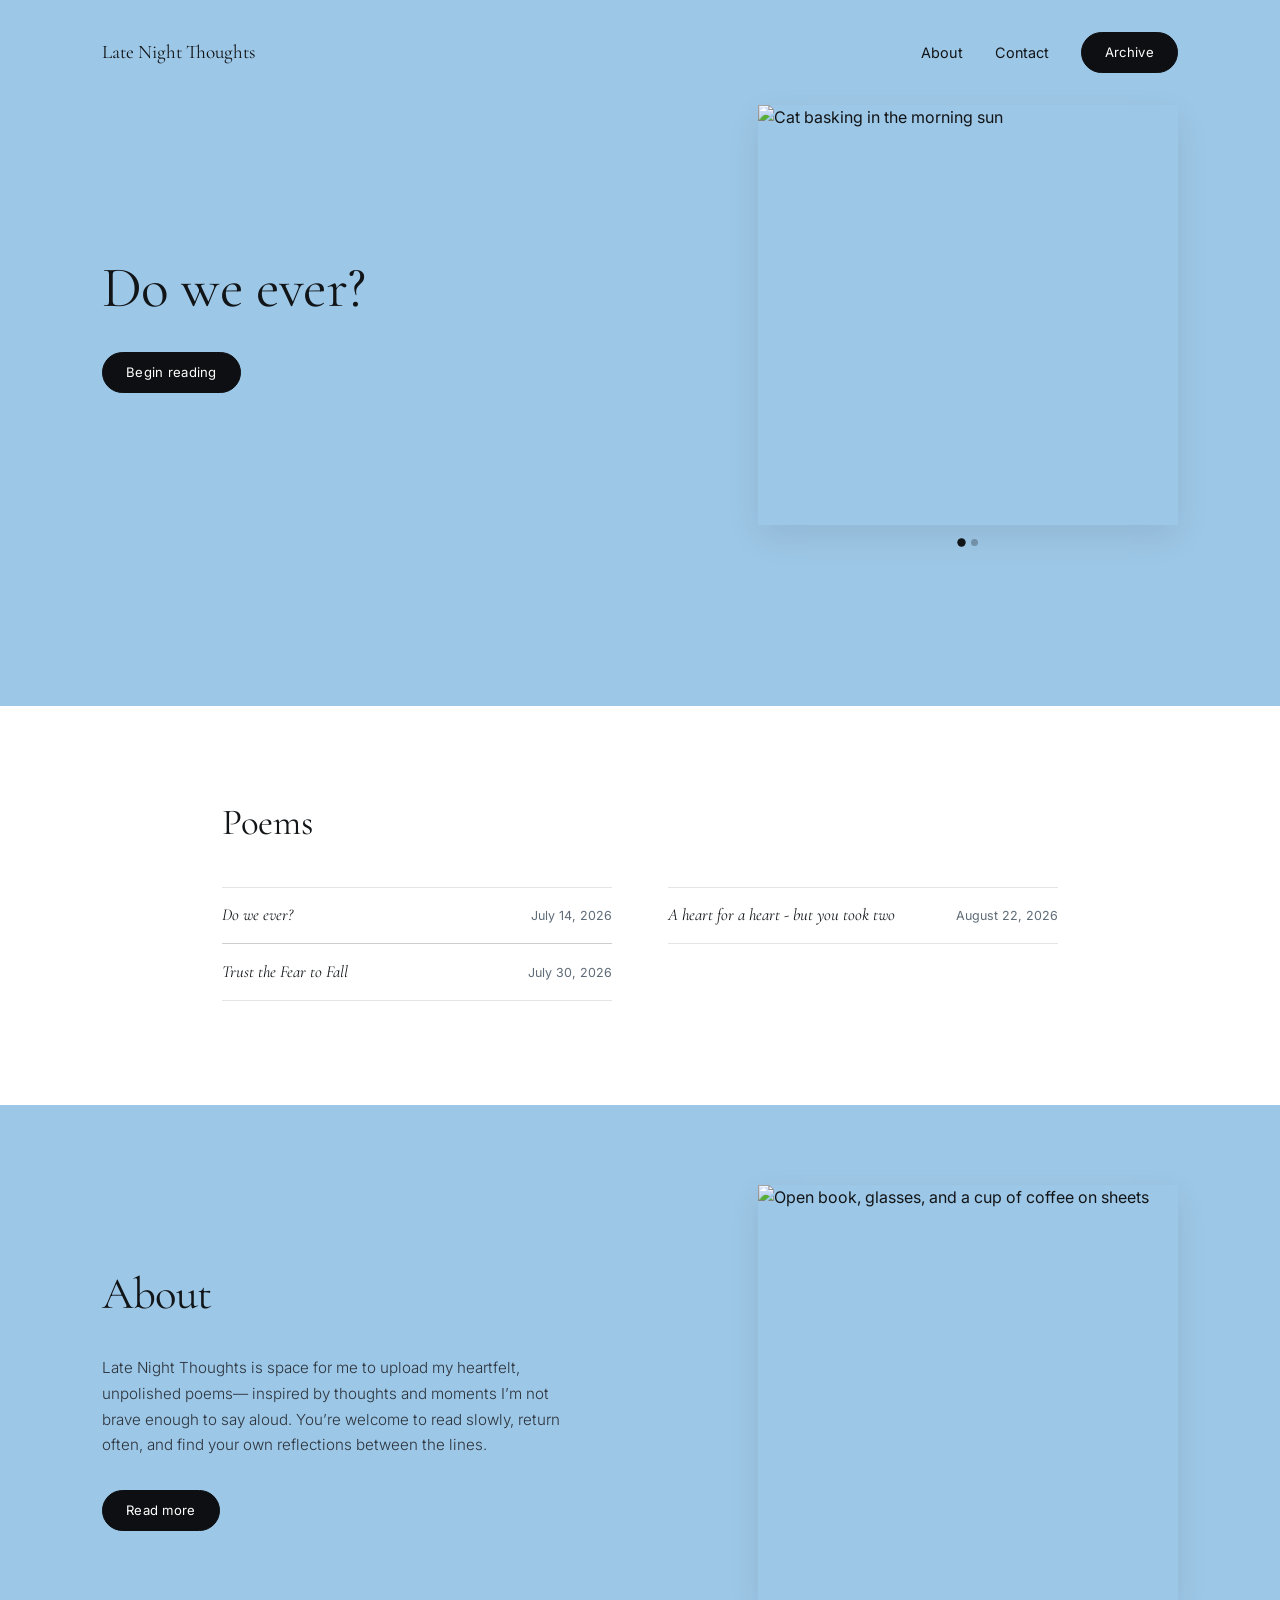
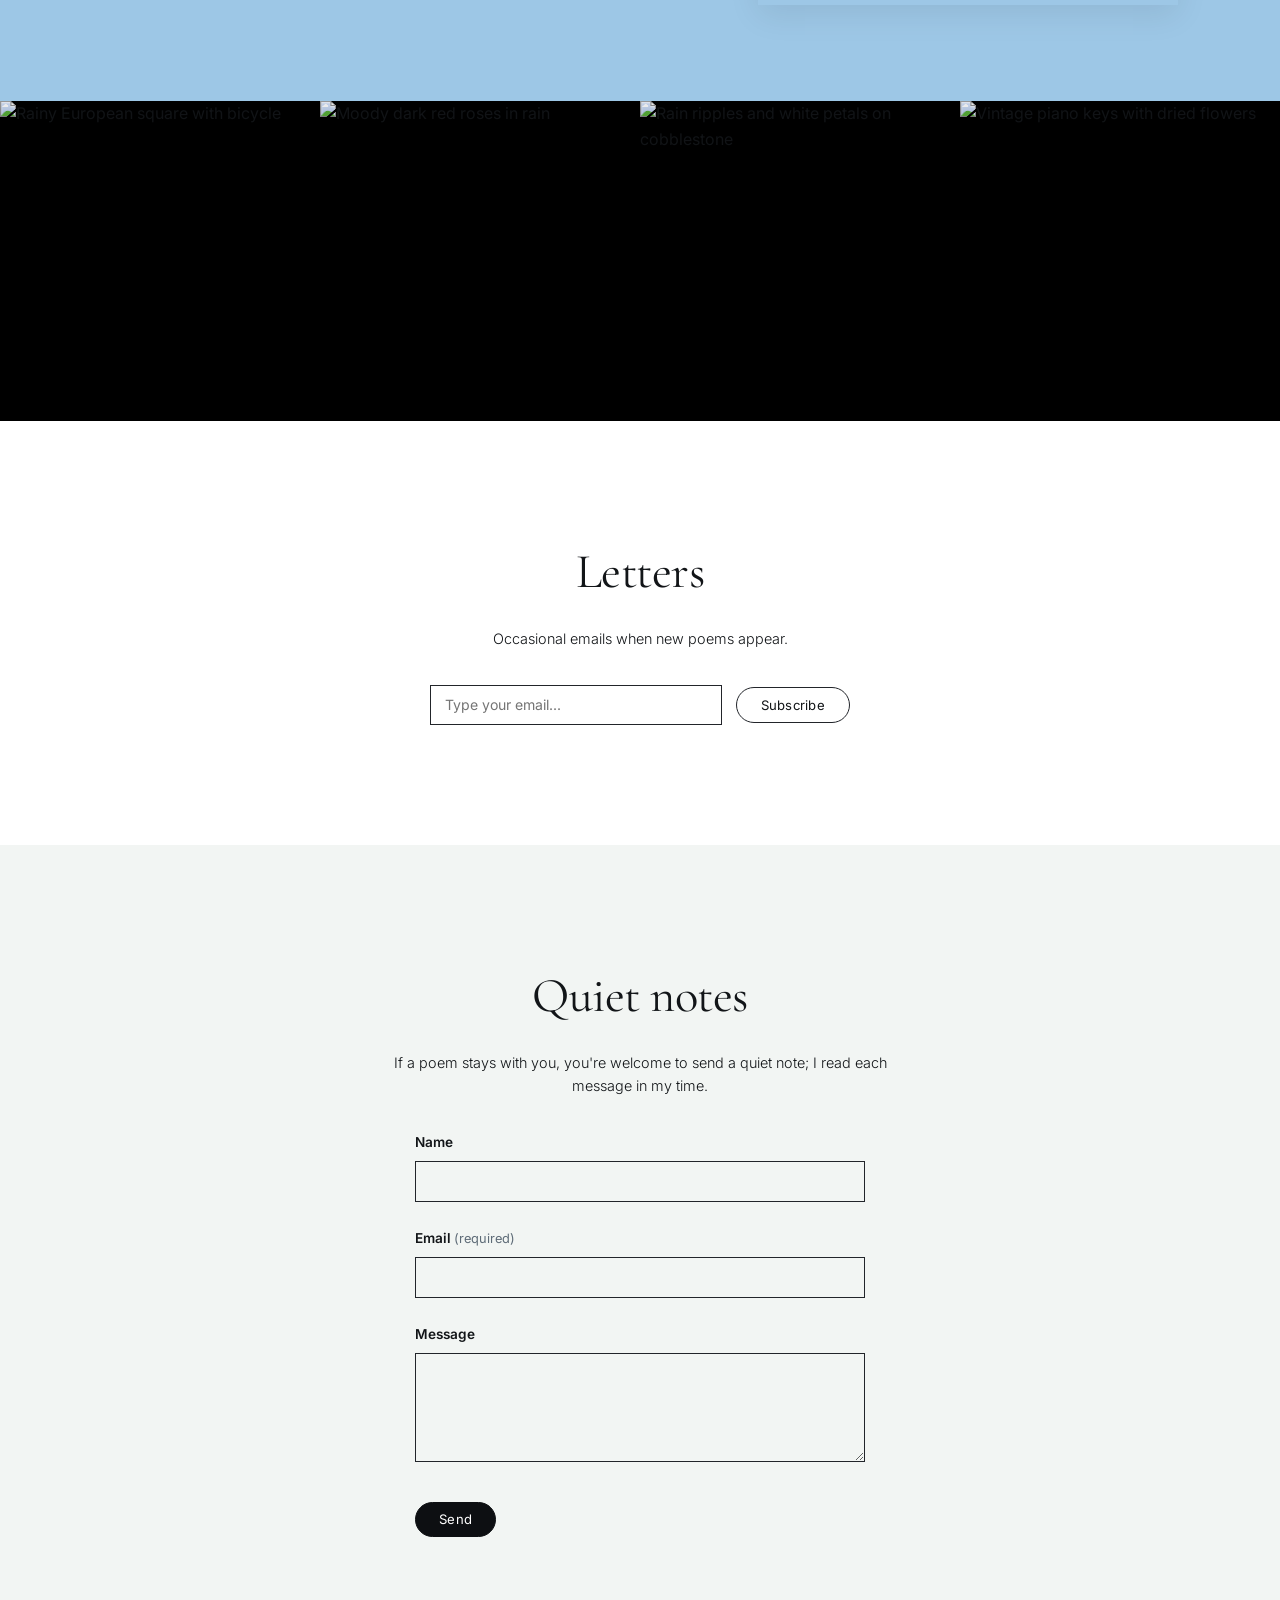
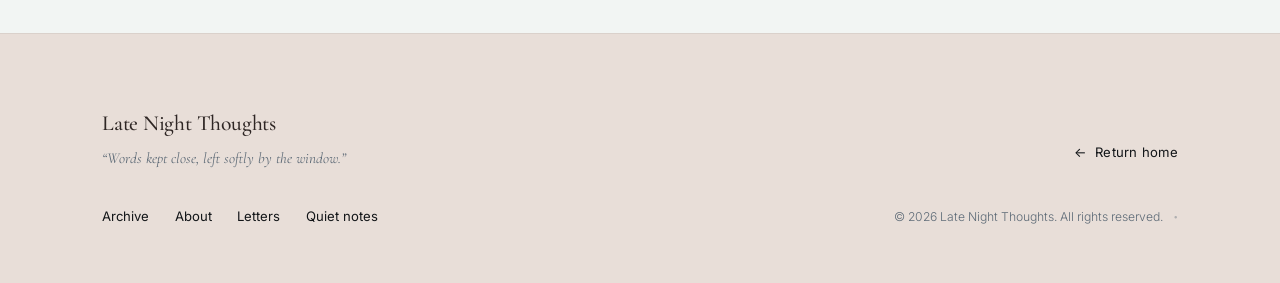
==== index.html @ 586f8940 "First Commit" ====
<!DOCTYPE html>
<html lang="en">
<head>
  <meta charset="UTF-8" />
  <meta name="viewport" content="width=device-width, initial-scale=1.0" />
  <title>Late Night Thoughts</title>
  <link rel="stylesheet" href="mystyle.css" />
  <!-- Google Fonts -->
  <link rel="preconnect" href="https://fonts.googleapis.com">
  <link rel="preconnect" href="https://fonts.gstatic.com" crossorigin>
  <link href="https://fonts.googleapis.com/css2?family=Cormorant+Garamond:ital,wght@0,300;0,400;0,500;1,400&family=Inter:wght@300;400;500&display=swap" rel="stylesheet">
</head>
<body>

  <!-- Top Blue Section: Header & Hero -->
  <div class="sky-section">
    <header class="header container">
  <!-- Left Side -->
  <a href="#" class="brand-name">Late Night Thoughts</a>

  <!-- Right Side -->
  <nav class="nav-links">
    <a href="about.html" class="nav-link">About</a>
    <a href="contact.html" class="nav-link">Contact</a>
    <a href="archive.html" class="btn btn-pill">Archive</a>
  </nav>
</header>

<main class="hero container">
      <div class="hero-text">
        <h1 class="serif-heading">Do we ever?</h1>
        <a href="doWeEver.html" class="btn btn-pill">Begin reading</a>
      </div>
<div class="hero-media">
        <div class="image-wrapper carousel-container">
          <!-- Slide 1 (active by default) -->
          <img 
            class="slide active"
            src="https://images.unsplash.com/photo-1514888286974-6c03e2ca1dba?q=80&w=1000&auto=format&fit=crop" 
            alt="Cat basking in the morning sun" 
          />
          <!-- Slide 2 -->
          <img 
            class="slide"
            src="https://images.unsplash.com/photo-1548802673-380ab8ebc7b7?q=80&w=1000&auto=format&fit=crop" 
            alt="Gentle cat resting in warm light" 
          />

          <!-- Previous and Next Navigation Arrows -->
          <button class="slider-btn prev-btn" aria-label="Previous image">&#10094;</button>
          <button class="slider-btn next-btn" aria-label="Next image">&#10095;</button>
        </div>

        <!-- Dot Indicators -->
        <div class="dots-indicator">
          <button class="dot active" data-index="0" aria-label="Slide 1"></button>
          <button class="dot" data-index="1" aria-label="Slide 2"></button>
        </div>
      </div>
      </div>
    </main>

  <!-- Poems Section (White Background) -->
  <section id="poems" class="poems-section">
    <div class="container-narrow">
      <h2 class="serif-heading section-title">Poems</h2>

      <div class="poems-grid">
        <!-- Left Column -->
        <div class="poem-column">
          <div class="poem-item">
            <a href="doWeEver.html" class="poem-title">Do we ever?</a>
            <span class="poem-date">July 14, 2026</span>
          </div>
          <div class="poem-item">
            <a href="trustTheFearToFall.html" class="poem-title">Trust the Fear to Fall</a>
            <span class="poem-date">July 30, 2026</span>
          </div>
        </div>

        <!-- Right Column -->
        <div class="poem-column">
          <div class="poem-item">
            <a href="Heart4Heart.html" class="poem-title">A heart for a heart - but you took two</a>
            <span class="poem-date">August 22, 2026</span>
          </div>

        </div>
      </div>
    </div>
  </section>

  <!-- About Section (Blue Background) -->
<!-- About Section (Side-by-Side) -->
  <section id="about" class="sky-section about-section">
    <div class="container about-container">
      <div class="about-text">
        <h2 class="serif-heading">About</h2>
        <p class="about-description">
Late Night Thoughts is space for me to upload my heartfelt, unpolished poems— inspired by thoughts and moments I’m not brave enough to say aloud. You’re welcome to read slowly, return often, and find your own reflections between the lines.
        </p>
        <a href="about.html" class="btn btn-pill">Read more</a>
      </div>

      <div class="about-media">
        <div class="image-wrapper">
          <img 
            src="https://images.unsplash.com/photo-1544716278-ca5e3f4abd8c?q=80&w=1000&auto=format&fit=crop" 
            alt="Open book, glasses, and a cup of coffee on sheets" 
          />
        </div>
      </div>
    </div>
  </section>

  <!-- 4-Photo Collage Banner -->
  <section class="photo-banner" aria-label="Photo gallery">
    <div class="photo-item">
      <img 
        src="https://images.unsplash.com/photo-1513584684374-8bab748fbf90?q=80&w=800&auto=format&fit=crop" 
        alt="Rainy European square with bicycle" 
      />
    </div>
    <div class="photo-item">
      <img 
        src="https://images.unsplash.com/photo-1518709268805-4e9042af9f23?q=80&w=800&auto=format&fit=crop" 
        alt="Moody dark red roses in rain" 
      />
    </div>
    <div class="photo-item">
      <img 
        src="https://images.unsplash.com/photo-1515694346937-94d85e41e6f0?q=80&w=800&auto=format&fit=crop" 
        alt="Rain ripples and white petals on cobblestone" 
      />
    </div>
    <div class="photo-item">
      <img 
        src="https://images.unsplash.com/photo-1520523839898-50712825e3a7?q=80&w=800&auto=format&fit=crop" 
        alt="Vintage piano keys with dried flowers" 
      />
    </div>
  </section>

  <!-- Letters (Newsletter) Section -->
  <section id="letters" class="letters-section">
    <div class="container-center">
      <h2 class="serif-heading center-heading">Letters</h2>
      <p class="center-subtext">Occasional emails when new poems appear.</p>
      
      <form class="letters-form" onsubmit="event.preventDefault();">
        <input 
          type="email" 
          placeholder="Type your email..." 
          required 
          class="text-input letters-input"
        />
        <button type="submit" class="btn btn-pill-outline">Subscribe</button>
      </form>
    </div>
  </section>

  <!-- Quiet Notes (Contact Form) Section -->
  <section id="contact" class="notes-section">
    <div class="container-center">
      <h2 class="serif-heading center-heading">Quiet notes</h2>
      <p class="center-subtext">
        If a poem stays with you, you're welcome to send a quiet note; I read each message in my time.
      </p>

      <form class="notes-form" onsubmit="event.preventDefault();">
        <div class="form-group">
          <label for="name">Name</label>
          <input type="text" id="name" class="text-input form-field" />
        </div>

        <div class="form-group">
          <label for="email">Email <span class="label-sub">(required)</span></label>
          <input type="email" id="email" required class="text-input form-field" />
        </div>

        <div class="form-group">
          <label for="message">Message</label>
          <textarea id="message" rows="5" class="text-input form-field textarea-field"></textarea>
        </div>

        <button type="submit" class="btn btn-pill submit-btn">Send</button>
      </form>
    </div>
  </section>

<!-- Editorial Vibe Footer -->
  <footer class="site-footer">
    <div class="container footer-container">
      
      <!-- Top Row: Brand & Back to Top -->

 <!-- Top Row: Brand & Return to Home Page -->
      <div class="footer-top">
        <div class="footer-brand">
          <span class="footer-title serif-heading">Late Night Thoughts</span>
          <p class="footer-quote"><em>“Words kept close, left softly by the window.”</em></p>
        </div>

        <!-- Changed link to return to the home page -->
        <a href="index.html" class="return-link" aria-label="Return to home page">
          <span class="arrow-left">&larr;</span>
          <span>Return home</span>
        </a>
      </div>

      <!-- Bottom Row: Navigation Links & Colophon / Copyright -->
      <div class="footer-bottom">
        <nav class="footer-nav">
          <a href="archive.html">Archive</a>
          <a href="#about">About</a>
          <a href="#letters">Letters</a>
          <a href="#contact">Quiet notes</a>

        </nav>

        <div class="footer-meta">
          <span>&copy; <span id="year"></span> Late Night Thoughts. All rights reserved.</span>
          <span class="meta-separator">&bull;</span>
        </div>
      </div>

    </div>
  </footer>


<script>
const slides = document.querySelectorAll('.slide');
const dots = document.querySelectorAll('.dot');
const prevBtn = document.querySelector('.prev-btn');
const nextBtn = document.querySelector('.next-btn');

let currentIndex = 0;

function showSlide(index) {
  if (index >= slides.length) {
    currentIndex = 0;
  } else if (index < 0) {
    currentIndex = slides.length - 1;
  } else {
    currentIndex = index;
  }

  slides.forEach((slide, i) => {
    slide.classList.toggle('active', i === currentIndex);
  });

  dots.forEach((dot, i) => {
    dot.classList.toggle('active', i === currentIndex);
  });
}

// Previous and Next button listeners
prevBtn.addEventListener('click', () => {
  showSlide(currentIndex - 1);
});

nextBtn.addEventListener('click', () => {
  showSlide(currentIndex + 1);
});

// Dot click listeners
dots.forEach((dot) => {
  dot.addEventListener('click', (e) => {
    const targetIndex = parseInt(e.target.dataset.index, 10);
    showSlide(targetIndex);
  });
});
// Dynamic Copyright Year
const yearSpan = document.getElementById('year');
if (yearSpan) {
  yearSpan.textContent = new Date().getFullYear();
}

// Smooth Back to Top
const backToTopBtn = document.getElementById('backToTopBtn');
if (backToTopBtn) {
  backToTopBtn.addEventListener('click', () => {
    window.scrollTo({
      top: 0,
      behavior: 'smooth'
    });
  });
}
  </script>
</body>
</html>
---- mystyle.css ----
/* --- Global Resets & Variables --- */
:root {
  --sky-blue: #9dc7e6;
  --bg-sage: #f2f5f3;
  --white: #ffffff;
  --text-dark: #111417;
  --text-muted: #5e6b77;
  --border-light: rgba(0, 0, 0, 0.15);
  --input-border: #22252a;
  --font-serif: 'Cormorant Garamond', Georgia, serif;
  --font-sans: 'Inter', -apple-system, BlinkMacSystemFont, sans-serif;
}

* {
  margin: 0;
  padding: 0;
  box-sizing: border-box;
}

body {
  font-family: var(--font-sans);
  color: var(--text-dark);
  background-color: var(--sky-blue);
  line-height: 1.6;
  -webkit-font-smoothing: antialiased;
}

/* --- Layout Containers --- */
.container {
  max-width: 1120px;
  margin: 0 auto;
  padding: 0 2rem;
}

.container-narrow {
  max-width: 900px;
  margin: 0 auto;
  padding: 0 2rem;
}

.container-center {
  max-width: 600px;
  margin: 0 auto;
  padding: 0 2rem;
  text-align: center;
}

/* --- Typography --- */
.serif-heading {
  font-family: var(--font-serif);
  font-weight: 400;
  letter-spacing: -0.01em;
}

/* --- Common Buttons --- */
.btn {
  display: inline-block;
  text-decoration: none;
  font-size: 0.82rem;
  letter-spacing: 0.02em;
  transition: all 0.2s ease;
  cursor: pointer;
  border-radius: 9999px;
  font-family: var(--font-sans);
}

.btn-pill {
  background-color: #0d0f12;
  color: #ffffff;
  padding: 0.55rem 1.45rem;
  border: 1px solid #0d0f12;
}

.btn-pill:hover {
  background-color: #2b313a;
  border-color: #2b313a;
}

.btn-pill-outline {
  background: transparent;
  color: var(--text-dark);
  padding: 0.55rem 1.5rem;
  border: 1px solid var(--input-border);
}

.btn-pill-outline:hover {
  background-color: var(--text-dark);
  color: var(--white);
}

/* --- Common Input Styles --- */
.text-input {
  border: 1px solid var(--input-border);
  background: transparent;
  font-family: var(--font-sans);
  font-size: 0.88rem;
  color: var(--text-dark);
  outline: none;
  border-radius: 0;
}

.text-input:focus {
  border-color: #000;
  box-shadow: 0 0 0 1px #000;
}

/* --- Sky Blue Sections (Hero & About) --- */
.sky-section {
  background-color: var(--sky-blue);
  width: 100%;
}

/* --- Header --- */
/* Pushes the title to the far left and the nav items to the far right */
.header {
  display: flex;
  justify-content: space-between; /* Creates the big gap between brand and menu */
  align-items: center;
  width: 100%;
  padding-top: 2rem;
  padding-bottom: 2rem;
}

/* Spaces out About, Contact, and Archive on the right */
.nav-links {
  display: flex;
  align-items: center;
  gap: 2rem; /* Gap between About, Contact, and Archive */
  margin-left: auto; /* Fallback insurance to push links to the right */
}

.brand-name {
  font-family: var(--font-serif);
  font-size: 1.15rem;
  color: var(--text-dark);
  text-decoration: none;
}

.nav-link {
  text-decoration: none;
  color: var(--text-dark);
  font-size: 0.9rem;
}


.nav-link {
  text-decoration: none;
  color: var(--text-dark);
  font-size: 0.85rem;
  transition: opacity 0.2s;
}

.nav-link:hover {
  opacity: 0.65;
}

/* --- Hero Section --- */
/* --- Hero Section (Side-by-Side: Title next to Carousel) --- */
.hero {
  display: flex;
  flex-direction: row;
  align-items: center;
  justify-content: space-between;
  padding-top: 4.5rem;
  padding-bottom: 6.5rem;
  gap: 3.5rem;
}

.hero-text {
  flex: 1;
  max-width: 480px;
}

.hero-text h1 {
  font-size: clamp(2.8rem, 4.5vw, 4.2rem);
  line-height: 1.1;
  margin-bottom: 2rem;
  letter-spacing: -0.01em;
}

.hero-media {
  flex: 1;
  display: flex;
  flex-direction: column;
  align-items: flex-end; /* Aligns carousel smoothly to the right column */
}

.hero-media .image-wrapper {
  width: 100%;
  max-width: 420px;
  aspect-ratio: 1 / 1;
  overflow: hidden;
  box-shadow: 0 12px 32px rgba(0, 0, 0, 0.08);
}

.hero-media .dots-indicator {
  display: flex;
  justify-content: center;
  width: 100%;
  max-width: 420px;
  gap: 6px;
  margin-top: 14px;
}

/* Only stack when the screen is very narrow (mobile phones) */
@media (max-width: 680px) {
  .hero {
    flex-direction: column;
    align-items: flex-start;
    gap: 2.5rem;
    padding-top: 2rem;
    padding-bottom: 4rem;
  }

  .hero-media {
    width: 100%;
    align-items: center;
  }

  .hero-media .image-wrapper,
  .hero-media .dots-indicator {
    max-width: 100%;
  }
}

.image-wrapper {
  width: 100%;
  max-width: 440px;
  aspect-ratio: 1 / 1;
  overflow: hidden;
  box-shadow: 0 12px 32px rgba(0, 0, 0, 0.08);
}

.image-wrapper img {
  width: 100%;
  height: 100%;
  object-fit: cover;
  display: block;
}

.dots-indicator {
  display: flex;
  gap: 6px;
  margin-top: 14px;
}

.dot {
  width: 6px;
  height: 6px;
  border-radius: 50%;
  background-color: rgba(0, 0, 0, 0.25);
  cursor: pointer;
}

.dot.active {
  background-color: var(--text-dark);
}

/* --- Poems Section --- */
.poems-section {
  background-color: var(--white);
  padding: 5.5rem 0 6.5rem;
}

.section-title {
  font-size: 2.3rem;
  margin-bottom: 2.2rem;
}

.poems-grid {
  display: grid;
  grid-template-columns: 1fr 1fr;
  column-gap: 3.5rem;
}

.poem-item {
  display: flex;
  justify-content: space-between;
  align-items: baseline;
  padding: 0.9rem 0;
  border-bottom: 1px solid var(--border-light);
  border-top: 1px solid var(--border-light);
  margin-top: -1px;
}

.poem-title {
  font-family: var(--font-serif);
  font-size: 1.05rem;
  color: var(--text-dark);
  text-decoration: none;
  font-style: italic;
  transition: color 0.2s;
}

.poem-title:hover {
  color: #666;
}

.poem-date {
  font-size: 0.78rem;
  color: var(--text-muted);
}

/* --- About Section --- */
/* --- About Section (Side by Side) --- */
.about-section {
  padding: 5rem 0 6rem;
}

.about-container {
  display: flex;
  flex-direction: row;
  align-items: center;
  justify-content: space-between;
  gap: 4rem;
}

.about-text {
  flex: 1;
  max-width: 480px;
}

.about-text h2 {
  font-size: clamp(2.4rem, 3.5vw, 3.2rem);
  margin-bottom: 1.5rem;
}

.about-description {
  font-size: 0.95rem;
  color: #2b333c;
  line-height: 1.7;
  margin-bottom: 2rem;
  font-weight: 300;
}

.about-media {
  flex: 1;
  display: flex;
  justify-content: flex-end;
}

.about-media .image-wrapper {
  width: 100%;
  max-width: 420px;
  aspect-ratio: 1 / 1;
  overflow: hidden;
  box-shadow: 0 10px 30px rgba(0, 0, 0, 0.08);
}

.about-media .image-wrapper img {
  width: 100%;
  height: 100%;
  object-fit: cover;
  display: block;
}

/* Maintain side-by-side on typical laptop/tablet sizes; only stack on narrow phones */
@media (max-width: 680px) {
  .about-container {
    flex-direction: column;
    align-items: flex-start;
    gap: 2.5rem;
  }

  .about-media {
    width: 100%;
    justify-content: center;
  }

  .about-media .image-wrapper {
    max-width: 100%;
  }
}

/* --- 4-Photo Collage Banner --- */
.photo-banner {
  display: grid;
  grid-template-columns: repeat(4, 1fr);
  width: 100%;
  overflow: hidden;
  background-color: #000;
}

.photo-item {
  width: 100%;
  aspect-ratio: 1 / 1;
  overflow: hidden;
}

.photo-item img {
  width: 100%;
  height: 100%;
  object-fit: cover;
  display: block;
  transition: transform 0.4s ease, filter 0.3s ease;
  filter: brightness(0.92);
}

.photo-item img:hover {
  transform: scale(1.03);
  filter: brightness(1);
}

/* --- Letters (Newsletter) Section --- */
.letters-section {
  background-color: var(--white);
  padding: 7rem 0 7.5rem;
}

.center-heading {
  font-size: clamp(2.6rem, 3.8vw, 3.5rem);
  font-weight: 400;
  margin-bottom: 1rem;
}

.center-subtext {
  font-size: 0.9rem;
  color: var(--text-dark);
  margin-bottom: 2.2rem;
  font-weight: 300;
}

.letters-form {
  display: flex;
  justify-content: center;
  align-items: center;
  gap: 0.85rem;
  max-width: 420px;
  margin: 0 auto;
}

.letters-input {
  flex: 1;
  padding: 0.65rem 0.85rem;
}

/* --- Quiet Notes (Contact) Section --- */
.notes-section {
  background-color: var(--bg-sage);
  padding: 7rem 0 6rem;
}

.notes-form {
  text-align: left;
  max-width: 450px;
  margin: 0 auto;
}

.form-group {
  margin-bottom: 1.6rem;
}

.form-group label {
  display: block;
  font-size: 0.85rem;
  font-weight: 600;
  margin-bottom: 0.45rem;
  color: var(--text-dark);
}

.label-sub {
  font-weight: 400;
  color: var(--text-muted);
  font-size: 0.8rem;
}

.form-field {
  width: 100%;
  padding: 0.7rem 0.8rem;
}

.textarea-field {
  resize: vertical;
  min-height: 100px;
}

.submit-btn {
  padding: 0.6rem 2.2rem;
  margin-top: 0.4rem;
}

/* --- Footer --- */
.footer {
  background-color: var(--bg-sage);
  text-align: center;
  padding: 2.5rem 0 3.5rem;
}

.cross-icon {
  font-size: 1.4rem;
  font-weight: 300;
  color: rgba(0, 0, 0, 0.4);
}

/* --- Responsive Breakpoints --- */
@media (max-width: 768px) {
  .hero,
  .about-container {
    grid-template-columns: 1fr;
    gap: 2.5rem;
    padding-top: 2rem;
    padding-bottom: 4rem;
  }

  .poems-grid {
    grid-template-columns: 1fr;
  }

  .photo-banner {
    grid-template-columns: repeat(2, 1fr);
  }

  .letters-form {
    flex-direction: column;
    width: 100%;
  }

  .letters-input,
  .letters-form .btn {
    width: 100%;
  }
}

@media (max-width: 480px) {
  .photo-banner {
    grid-template-columns: 1fr;
  }
}

/* --- Hero Slider Styles --- */
.carousel-container {
  position: relative;
}

.carousel-container .slide {
  position: absolute;
  top: 0;
  left: 0;
  width: 100%;
  height: 100%;
  object-fit: cover;
  opacity: 0;
  transition: opacity 0.4s ease-in-out;
  pointer-events: none;
}

.carousel-container .slide.active {
  position: relative;
  opacity: 1;
  pointer-events: auto;
}

/* Arrow Button */
/* Slider Navigation Buttons (Hidden by default, visible on hover) */
.slider-btn {
  position: absolute;
  top: 50%;
  transform: translateY(-50%);
  background: rgba(0, 0, 0, 0.45);
  color: #fff;
  border: none;
  width: 34px;
  height: 34px;
  border-radius: 50%;
  cursor: pointer;
  display: flex;
  align-items: center;
  justify-content: center;
  font-size: 13px;
  z-index: 5;
  opacity: 0;
  pointer-events: none;
  transition: opacity 0.25s ease, background-color 0.2s ease, transform 0.15s ease;
}

/* Position Left and Right */
.prev-btn {
  left: 14px;
}

.next-btn {
  right: 14px;
}

/* Reveal buttons when hovering over the carousel container */
.carousel-container:hover .slider-btn {
  opacity: 1;
  pointer-events: auto;
}

.slider-btn:hover {
  background: rgba(0, 0, 0, 0.75);
  transform: translateY(-50%) scale(1.08);
}

.slider-btn:hover {
  background: rgba(0, 0, 0, 0.65);
  transform: translateY(-50%) scale(1.08);
}

/* Reset dot button defaults */
.dot {
  border: none;
  padding: 0;
  cursor: pointer;
  width: 7px;
  height: 7px;
  border-radius: 50%;
  background-color: rgba(0, 0, 0, 0.25);
  transition: background-color 0.2s ease, transform 0.2s ease;
}

.dot.active {
  background-color: var(--text-dark);
  transform: scale(1.2);
}
/* --- Editorial Matching Footer --- */
.site-footer {
  background-color: #e8ded8; /* Gentle blush stone */
  border-top: 1px solid rgba(0, 0, 0, 0.06);
  padding: 4.5rem 0 3.5rem;
  color: #2e2624;
  font-size: 0.84rem;
}

.footer-quote,
.footer-meta {
  color: #786a64;
}

.footer-container {
  display: flex;
  flex-direction: column;
  gap: 2.2rem;
}

.footer-top {
  display: flex;
  justify-content: space-between;
  align-items: flex-end;
}

.footer-brand .footer-title {
  display: block;
  font-size: 1.35rem;
  font-weight: 500;
  margin-bottom: 0.35rem;
  letter-spacing: -0.01em;
}

.footer-quote {
  font-family: var(--font-serif);
  color: var(--text-muted);
  font-size: 0.95rem;
}


/* Minimal Return to Poems Link */
.return-link {
  text-decoration: none;
  font-family: var(--font-sans);
  font-size: 0.82rem;
  letter-spacing: 0.02em;
  color: #121518;
  display: inline-flex;
  align-items: center;
  gap: 0.5rem;
  padding: 0.4rem 0;
  border-bottom: 1px solid transparent;
  transition: all 0.2s ease;
}

.return-link .arrow-left {
  transition: transform 0.2s ease;
}

.return-link:hover {
  color: #000;
  border-bottom-color: currentColor;
}

.return-link:hover .arrow-left {
  transform: translateX(-3px); /* Subtle hover nudge to the left */
}

.footer-divider {
  width: 100%;
  height: 1px;
  background-color: rgba(0, 0, 0, 0.07);
}

/* Footer Bottom: Links & Meta */
.footer-bottom {
  display: flex;
  justify-content: space-between;
  align-items: center;
  flex-wrap: wrap;
  gap: 1.5rem;
}

.footer-nav {
  display: flex;
  gap: 1.6rem;
  flex-wrap: wrap;
}

.footer-nav a {
  text-decoration: none;
  color: var(--text-dark);
  font-size: 0.82rem;
  transition: color 0.2s;
}

.footer-nav a:hover {
  color: var(--text-muted);
}

.footer-meta {
  font-size: 0.76rem;
  color: var(--text-muted);
  font-weight: 300;
  display: flex;
  align-items: center;
  gap: 0.6rem;
}

.meta-separator {
  opacity: 0.4;
  font-size: 0.6rem;
}

/* Footer Mobile Responsiveness */
@media (max-width: 680px) {
  .footer-top {
    flex-direction: column;
    align-items: flex-start;
    gap: 1.5rem;
  }

  .footer-bottom {
    flex-direction: column;
    align-items: flex-start;
    gap: 1.2rem;
  }

  .footer-nav {
    gap: 1.2rem;
  }

  .footer-meta {
    flex-wrap: wrap;
  }
}
/* --- Global Resets & Variables --- */
:root {
  --white: #ffffff;
  --text-dark: #121518;
  --text-muted: #5e6b77;
  --border-light: rgba(0, 0, 0, 0.1);
  --font-serif: 'Cormorant Garamond', Georgia, serif;
  --font-sans: 'Inter', -apple-system, BlinkMacSystemFont, sans-serif;
}

* {
  margin: 0;
  padding: 0;
  box-sizing: border-box;
}

body {
  font-family: var(--font-sans);
  color: var(--text-dark);
  background-color: var(--white);
  line-height: 1.6;
  -webkit-font-smoothing: antialiased;
}

/* --- Container --- */
.container {
  max-width: 1140px;
  margin: 0 auto;
  padding: 0 2rem;
}

/* --- Buttons --- */
.btn {
  display: inline-block;
  text-decoration: none;
  font-size: 0.82rem;
  letter-spacing: 0.02em;
  transition: all 0.2s ease;
  cursor: pointer;
  border-radius: 9999px;
  font-family: var(--font-sans);
}

.btn-pill {
  background-color: #0d0f12;
  color: #ffffff;
  padding: 0.55rem 1.45rem;
  border: 1px solid #0d0f12;
}

.btn-pill:hover {
  background-color: #2b313a;
  border-color: #2b313a;
}

/* --- Header --- */
.poem-header {
  display: flex;
  justify-content: space-between;
  align-items: center;
  background-color: var(--white);
  padding-top: 1.8rem;
  padding-bottom: 1.8rem;
}

.brand-name {
  font-family: var(--font-serif);
  font-size: 1.15rem;
  color: var(--text-dark);
  text-decoration: none;
}

.nav-links {
  display: flex;
  align-items: center;
  gap: 2rem;
}

.nav-link {
  text-decoration: none;
  color: var(--text-dark);
  font-size: 0.85rem;
  transition: opacity 0.2s;
}

.nav-link:hover {
  opacity: 0.65;
}

/* --- Galaxy Hero Banner --- */
.galaxy-hero {
  position: relative;
  width: 100%;
  min-height: 290px;
  /* Deep starry galaxy photo */
  background-image: url('https://images.unsplash.com/photo-1506703719100-a0f3a48c0f86?q=80&w=2000&auto=format&fit=crop');
  background-position: center 38%;
  background-size: cover;
  background-repeat: no-repeat;
  display: flex;
  align-items: center;
  justify-content: center;
  text-align: center;
  color: #ffffff;
  padding: 4rem 1.5rem;
}

.hero-overlay {
  position: absolute;
  top: 0;
  left: 0;
  width: 100%;
  height: 100%;
  background: rgba(10, 16, 26, 0.45); /* Soft moody vignette */
}

.galaxy-hero-content {
  position: relative;
  z-index: 2;
  max-width: 600px;
}

.category-tag {
  display: block;
  font-family: var(--font-sans);
  font-size: 0.68rem;
  letter-spacing: 0.24em;
  color: rgba(255, 255, 255, 0.72);
  text-transform: uppercase;
  margin-bottom: 0.9rem;
}

.poem-main-title {
  font-family: var(--font-serif);
  font-size: clamp(2.8rem, 4.5vw, 4rem);
  font-weight: 300;
  letter-spacing: -0.01em;
  margin-bottom: 1.1rem;
  line-height: 1.15;
}

.poem-summary {
  font-family: var(--font-serif);
  font-style: italic;
  font-size: 0.92rem;
  line-height: 1.6;
  color: rgba(255, 255, 255, 0.85);
  font-weight: 300;
  max-width: 480px;
  margin: 0 auto;
}

/* --- Poem Content Area --- */
.poem-content-area {
  padding: 6.5rem 1.5rem 5rem;
  background-color: var(--white);
}

.poem-wrapper {
  max-width: 460px;
  margin: 0 auto;
  text-align: center;
}

.stanza {
  margin-bottom: 2.8rem;
}

.stanza p {
  font-family: var(--font-serif);
  font-style: italic;
  font-size: 1.05rem;
  line-height: 1.75;
  color: #1a1e22;
  font-weight: 400;
}

/* Subtle line between Stanza 1 & 2 */
.poem-divider {
  width: 140px;
  margin: 0 auto 3.2rem;
  border: none;
  border-top: 1px solid rgba(0, 0, 0, 0.15);
}

/* --- Poem Footer --- */
.poem-footer {
  text-align: center;
  padding: 2rem 0 5rem;
}

.back-link {
  font-family: var(--font-serif);
  font-style: italic;
  font-size: 0.95rem;
  color: var(--text-muted);
  text-decoration: none;
  transition: color 0.2s ease;
}

.back-link:hover {
  color: var(--text-dark);
}

/* --- Mobile Responsiveness --- */
@media (max-width: 640px) {
  .galaxy-hero {
    min-height: 240px;
    padding: 3rem 1.5rem;
  }

  .poem-content-area {
    padding-top: 4.5rem;
  }

  .stanza {
    margin-bottom: 2.2rem;
  }

  .stanza p {
    font-size: 1rem;
    line-height: 1.7;
  }
}
/* --- Fix Navbar Spacing --- */
header.header {
  display: flex !important;
  justify-content: space-between !important;
  align-items: center !important;
  width: 100% !important;
  padding-top: 2rem;
  padding-bottom: 2rem;
}

header.header .brand-name {
  font-family: var(--font-serif);
  font-size: 1.2rem;
  color: var(--text-dark);
  text-decoration: none;
  white-space: nowrap;
}

header.header .nav-links {
  display: flex !important;
  align-items: center !important;
  gap: 2rem !important; /* Space between About, Contact, and Archive */
  margin-left: auto !important; /* Forces it to the far right */
}

header.header .nav-link {
  text-decoration: none;
  color: var(--text-dark);
  font-size: 0.9rem;
  white-space: nowrap;
}
/* Adds the generous blue space below the hero image & dots */
.hero {
  padding-bottom: 7rem !important; /* Adjust between 5rem and 8rem to your liking */
}

/* Also ensure the dots themselves have a small margin from the image */
.dots-indicator {
  margin-top: 18px;
  margin-bottom: 0;
}
.sky-section:first-of-type {
  padding-bottom: 3rem;
}
/* --- Poem Pages Styling --- */
body.poem-page {
  background-color: #ffffff;
}

/* Warm sepia / sandy hands hero banner */
.sepia-hero {
  position: relative;
  width: 100%;
  min-height: 290px;
  background-image: url('https://images.unsplash.com/photo-1518495973542-4542c06a5843?q=80&w=2000&auto=format&fit=crop');
  background-position: center center;
  background-size: cover;
  background-repeat: no-repeat;
  display: flex;
  align-items: center;
  justify-content: center;
  text-align: center;
  color: #ffffff;
  padding: 4.5rem 1.5rem;
}

.sepia-hero .hero-overlay {
  position: absolute;
  top: 0;
  left: 0;
  width: 100%;
  height: 100%;
  background: rgba(45, 30, 18, 0.42); /* Warm golden/sepia film filter */
}

.poem-hero-content {
  position: relative;
  z-index: 2;
  max-width: 600px;
}

.poem-hero-content .category-tag {
  display: block;
  font-family: var(--font-sans);
  font-size: 0.68rem;
  letter-spacing: 0.22em;
  color: rgba(255, 255, 255, 0.75);
  text-transform: uppercase;
  margin-bottom: 0.85rem;
}

.poem-main-title {
  font-family: var(--font-serif);
  font-size: clamp(2.6rem, 4.2vw, 3.8rem);
  font-weight: 300;
  letter-spacing: -0.01em;
  margin-bottom: 1.1rem;
  line-height: 1.15;
}

.poem-summary {
  font-family: var(--font-serif);
  font-style: italic;
  font-size: 0.92rem;
  line-height: 1.6;
  color: rgba(255, 255, 255, 0.85);
  font-weight: 300;
  max-width: 490px;
  margin: 0 auto;
}

/* Poem Stanzas */
.poem-content-area {
  padding: 6.5rem 1.5rem 5.5rem;
  background-color: #ffffff;
}

.poem-wrapper {
  max-width: 480px;
  margin: 0 auto;
  text-align: center;
}

.stanza {
  margin-bottom: 2.8rem;
}

.stanza p {
  font-family: var(--font-serif);
  font-style: italic;
  font-size: 1.05rem;
  line-height: 1.8;
  color: #1a1e22;
  font-weight: 400;
}

/* Light sky-blue subtle divider line */
.poem-divider-blue {
  width: 150px;
  margin: 0 auto 3.2rem;
  border: none;
  border-top: 1.5px solid #9dc7e6;
  opacity: 0.85;
}

/* Bottom small attribution tag */
.poem-signoff {
  font-family: var(--font-sans);
  font-size: 0.68rem;
  letter-spacing: 0.22em;
  color: #8da4be;
  margin-top: 4.5rem;
  margin-bottom: 1.5rem;
  text-transform: uppercase;
}
/* --- About Me Page Styling --- */
body.about-page {
  background-color: #ffffff;
}

.about-page .active-link {
  font-weight: 500;
  border-bottom: 1px solid var(--text-dark);
  padding-bottom: 2px;
}

/* About Hero Header */
.about-hero {
  background-color: var(--sky-blue);
  padding: 5.5rem 1.5rem 5rem;
  text-align: center;
}

.about-hero .category-tag {
  display: block;
  font-family: var(--font-sans);
  font-size: 0.68rem;
  letter-spacing: 0.24em;
  color: var(--text-dark);
  opacity: 0.75;
  text-transform: uppercase;
  margin-bottom: 0.8rem;
}

.about-main-title {
  font-size: clamp(2.8rem, 4.5vw, 4.2rem);
  font-weight: 300;
  line-height: 1.1;
  margin-bottom: 1.2rem;
}

.about-lead {
  font-family: var(--font-serif);
  font-style: italic;
  font-size: 1.15rem;
  color: #2b333c;
  max-width: 540px;
  margin: 0 auto;
  line-height: 1.6;
}

/* About Page Content Rows */
.about-content {
  padding-top: 6rem;
  padding-bottom: 6.5rem;
}

.about-grid-row {
  display: flex;
  flex-direction: row;
  align-items: center;
  justify-content: space-between;
  gap: 4.5rem;
}

.about-grid-row.reverse-row {
  flex-direction: row;
}

.about-grid-text {
  flex: 1.1;
  max-width: 480px;
}

.about-grid-text .row-heading {
  font-size: 2.2rem;
  margin-bottom: 1.4rem;
}

.about-grid-text p {
  font-size: 0.95rem;
  line-height: 1.8;
  color: #2c333a;
  margin-bottom: 1.4rem;
  font-weight: 300;
}

.about-grid-media {
  flex: 1;
  display: flex;
  justify-content: center;
}

.about-grid-media .image-wrapper {
  width: 100%;
  max-width: 430px;
  aspect-ratio: 1 / 1;
  overflow: hidden;
  box-shadow: 0 10px 30px rgba(0, 0, 0, 0.07);
}

.about-grid-media .image-wrapper img {
  width: 100%;
  height: 100%;
  object-fit: cover;
  display: block;
}

.section-rule {
  width: 120px;
  margin: 5rem auto;
  border: none;
  border-top: 1px solid rgba(0, 0, 0, 0.12);
}

.about-action-group {
  display: flex;
  align-items: center;
  gap: 1rem;
  margin-top: 2rem;
}

/* Responsive Stacking for About Page */
@media (max-width: 768px) {
  .about-hero {
    padding: 3.5rem 1.5rem;
  }

  .about-content {
    padding-top: 4rem;
    padding-bottom: 4.5rem;
  }

  .about-grid-row,
  .about-grid-row.reverse-row {
    flex-direction: column !important;
    gap: 2.5rem;
  }

  .about-grid-media {
    width: 100%;
  }

  .about-grid-media .image-wrapper {
    max-width: 100%;
  }

  .section-rule {
    margin: 3.5rem auto;
  }
}
/* --- Contact Page Specific Styles --- */
body.contact-page {
  background-color: #ffffff;
}

.contact-page .active-link {
  font-weight: 500;
  border-bottom: 1px solid var(--text-dark);
  padding-bottom: 2px;
}

/* Contact Hero Banner */
.contact-hero {
  background-color: var(--sky-blue);
  padding: 5.5rem 1.5rem 5rem;
  text-align: center;
}

.contact-hero .category-tag {
  display: block;
  font-family: var(--font-sans);
  font-size: 0.68rem;
  letter-spacing: 0.24em;
  color: var(--text-dark);
  opacity: 0.75;
  text-transform: uppercase;
  margin-bottom: 0.8rem;
}

.contact-main-title {
  font-size: clamp(2.8rem, 4.5vw, 4.2rem);
  font-weight: 300;
  line-height: 1.1;
  margin-bottom: 1.2rem;
}

.contact-lead {
  font-family: var(--font-serif);
  font-style: italic;
  font-size: 1.15rem;
  color: #2b333c;
  max-width: 540px;
  margin: 0 auto;
  line-height: 1.6;
}

/* Contact Grid Layout */
.contact-content-area {
  background-color: var(--bg-sage);
  padding: 6.5rem 0 7rem;
}

.contact-grid-container {
  display: flex;
  flex-direction: row;
  justify-content: space-between;
  align-items: flex-start;
  gap: 5rem;
}

/* Left Column */
.contact-info-col {
  flex: 1;
  max-width: 440px;
}

.contact-info-title {
  font-size: 2.2rem;
  margin-bottom: 1.2rem;
}

.contact-info-p {
  font-size: 0.95rem;
  line-height: 1.8;
  color: #2e353c;
  margin-bottom: 1.2rem;
  font-weight: 300;
}

.direct-contact-block {
  margin-top: 2rem;
  padding-top: 1.2rem;
  border-top: 1px solid rgba(0, 0, 0, 0.08);
}

.meta-label {
  display: block;
  font-size: 0.68rem;
  font-family: var(--font-sans);
  letter-spacing: 0.18em;
  color: var(--text-muted);
  margin-bottom: 0.4rem;
}

.direct-email-link {
  font-family: var(--font-serif);
  font-size: 1.1rem;
  color: var(--text-dark);
  text-decoration: underline;
  text-underline-offset: 3px;
  transition: opacity 0.2s ease;
}

.direct-email-link:hover {
  opacity: 0.65;
}

.direct-subtext {
  font-size: 0.88rem;
  color: var(--text-muted);
  font-style: italic;
  font-family: var(--font-serif);
}

/* Right Column (Form) */
.contact-form-col {
  flex: 1.1;
  max-width: 500px;
  background-color: #ffffff;
  padding: 3rem 2.8rem;
  border: 1px solid rgba(0, 0, 0, 0.06);
  box-shadow: 0 10px 30px rgba(0, 0, 0, 0.03);
}

.contact-page-form .form-group {
  margin-bottom: 1.5rem;
}

.contact-page-form label {
  display: block;
  font-size: 0.82rem;
  font-weight: 500;
  margin-bottom: 0.4rem;
  color: var(--text-dark);
}

.contact-page-form .form-field {
  width: 100%;
  padding: 0.75rem 0.85rem;
}

/* Mobile Responsive */
@media (max-width: 768px) {
  .contact-hero {
    padding: 3.5rem 1.5rem;
  }

  .contact-content-area {
    padding: 4rem 0 5rem;
  }

  .contact-grid-container {
    flex-direction: column;
    gap: 3rem;
  }

  .contact-info-col,
  .contact-form-col {
    max-width: 100%;
    width: 100%;
  }

  .contact-form-col {
    padding: 2rem 1.5rem;
  }
}
/* --- Archive Page Styling --- */
body.archive-page {
  background-color: #ffffff;
}

/* Archive Hero Header */
.archive-hero {
  background-color: var(--sky-blue);
  padding: 5.5rem 1.5rem 5rem;
  text-align: center;
}

.archive-hero .category-tag {
  display: block;
  font-family: var(--font-sans);
  font-size: 0.68rem;
  letter-spacing: 0.24em;
  color: var(--text-dark);
  opacity: 0.75;
  text-transform: uppercase;
  margin-bottom: 0.8rem;
}

.archive-main-title {
  font-size: clamp(2.8rem, 4.5vw, 4.2rem);
  font-weight: 300;
  line-height: 1.1;
  margin-bottom: 1.2rem;
}

.archive-lead {
  font-family: var(--font-serif);
  font-style: italic;
  font-size: 1.15rem;
  color: #2b333c;
  max-width: 520px;
  margin: 0 auto;
  line-height: 1.6;
}

/* Archive Content */
.archive-content {
  padding: 5.5rem 0 7rem;
  background-color: #ffffff;
}

.archive-group {
  margin-bottom: 4.5rem;
}

.archive-group-header {
  display: flex;
  justify-content: space-between;
  align-items: baseline;
  padding-bottom: 0.8rem;
  border-bottom: 1px solid rgba(0, 0, 0, 0.15);
  margin-bottom: 1.8rem;
}

.year-title {
  font-size: 1.9rem;
  font-weight: 400;
  color: var(--text-dark);
}

.group-count {
  font-size: 0.8rem;
  color: var(--text-muted);
  font-weight: 300;
}

/* Row Entries */
.archive-row {
  display: grid;
  grid-template-columns: 140px 1fr auto;
  align-items: baseline;
  gap: 2rem;
  padding: 1.4rem 0;
  border-bottom: 1px solid rgba(0, 0, 0, 0.06);
  transition: background-color 0.2s ease;
}

.archive-row:hover {
  background-color: rgba(157, 199, 230, 0.08); /* subtle soft sky tint on hover */
  padding-left: 0.6rem;
  padding-right: 0.6rem;
}

.archive-meta {
  display: flex;
  flex-direction: column;
  gap: 0.35rem;
}

.archive-date {
  font-size: 0.82rem;
  color: var(--text-dark);
  font-weight: 500;
}

.archive-tag {
  font-size: 0.68rem;
  letter-spacing: 0.08em;
  text-transform: uppercase;
  color: var(--text-muted);
  font-weight: 400;
}

.archive-detail .archive-title {
  font-family: var(--font-serif);
  font-size: 1.35rem;
  font-weight: 400;
  margin-bottom: 0.35rem;
}

.archive-detail .archive-title a {
  text-decoration: none;
  color: var(--text-dark);
  transition: color 0.2s ease;
}

.archive-detail .archive-title a:hover {
  color: #556270;
}

.archive-excerpt {
  font-family: var(--font-serif);
  font-style: italic;
  font-size: 0.94rem;
  color: var(--text-muted);
  line-height: 1.55;
  font-weight: 300;
  max-width: 520px;
}

.archive-action .archive-link {
  font-size: 0.82rem;
  font-family: var(--font-sans);
  color: var(--text-dark);
  text-decoration: none;
  font-weight: 500;
  white-space: nowrap;
  transition: transform 0.2s ease;
  display: inline-block;
}

.archive-row:hover .archive-action .archive-link {
  transform: translateX(4px);
}

/* Mobile responsiveness */
@media (max-width: 720px) {
  .archive-row {
    grid-template-columns: 1fr;
    gap: 0.8rem;
  }

  .archive-meta {
    flex-direction: row;
    align-items: center;
    gap: 0.8rem;
  }

  .archive-action {
    margin-top: 0.4rem;
  }
}
/* Moody Winter Hero Banner */
.winter-hero {
  position: relative;
  width: 100%;
  min-height: 290px;
  background-image: url('https://images.unsplash.com/photo-1517411032315-54ef2cb783bb?q=80&w=2000&auto=format&fit=crop');
  background-position: center 45%;
  background-size: cover;
  background-repeat: no-repeat;
  display: flex;
  align-items: center;
  justify-content: center;
  text-align: center;
  color: #ffffff;
  padding: 4.5rem 1.5rem;
}

.winter-hero .hero-overlay {
  position: absolute;
  top: 0;
  left: 0;
  width: 100%;
  height: 100%;
  background: rgba(14, 21, 32, 0.48); /* Soft frosty twilight filter */
}
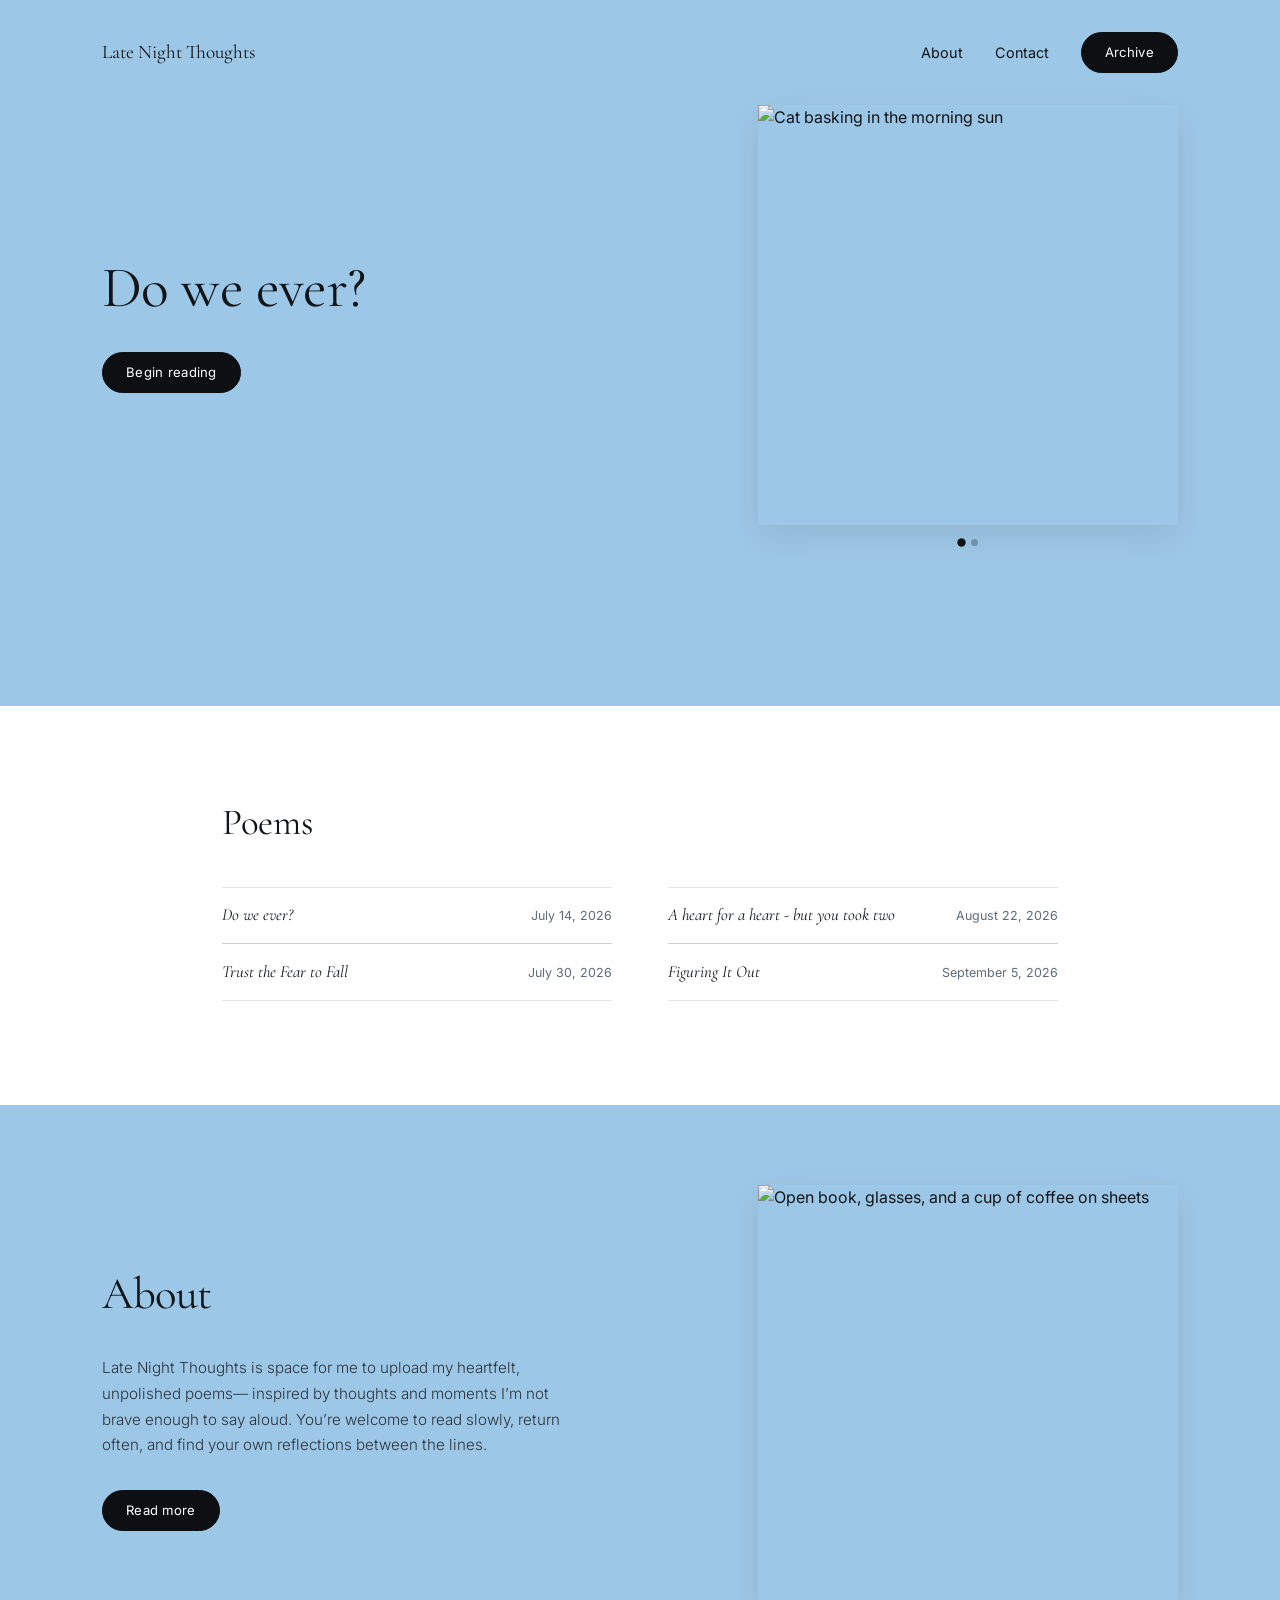
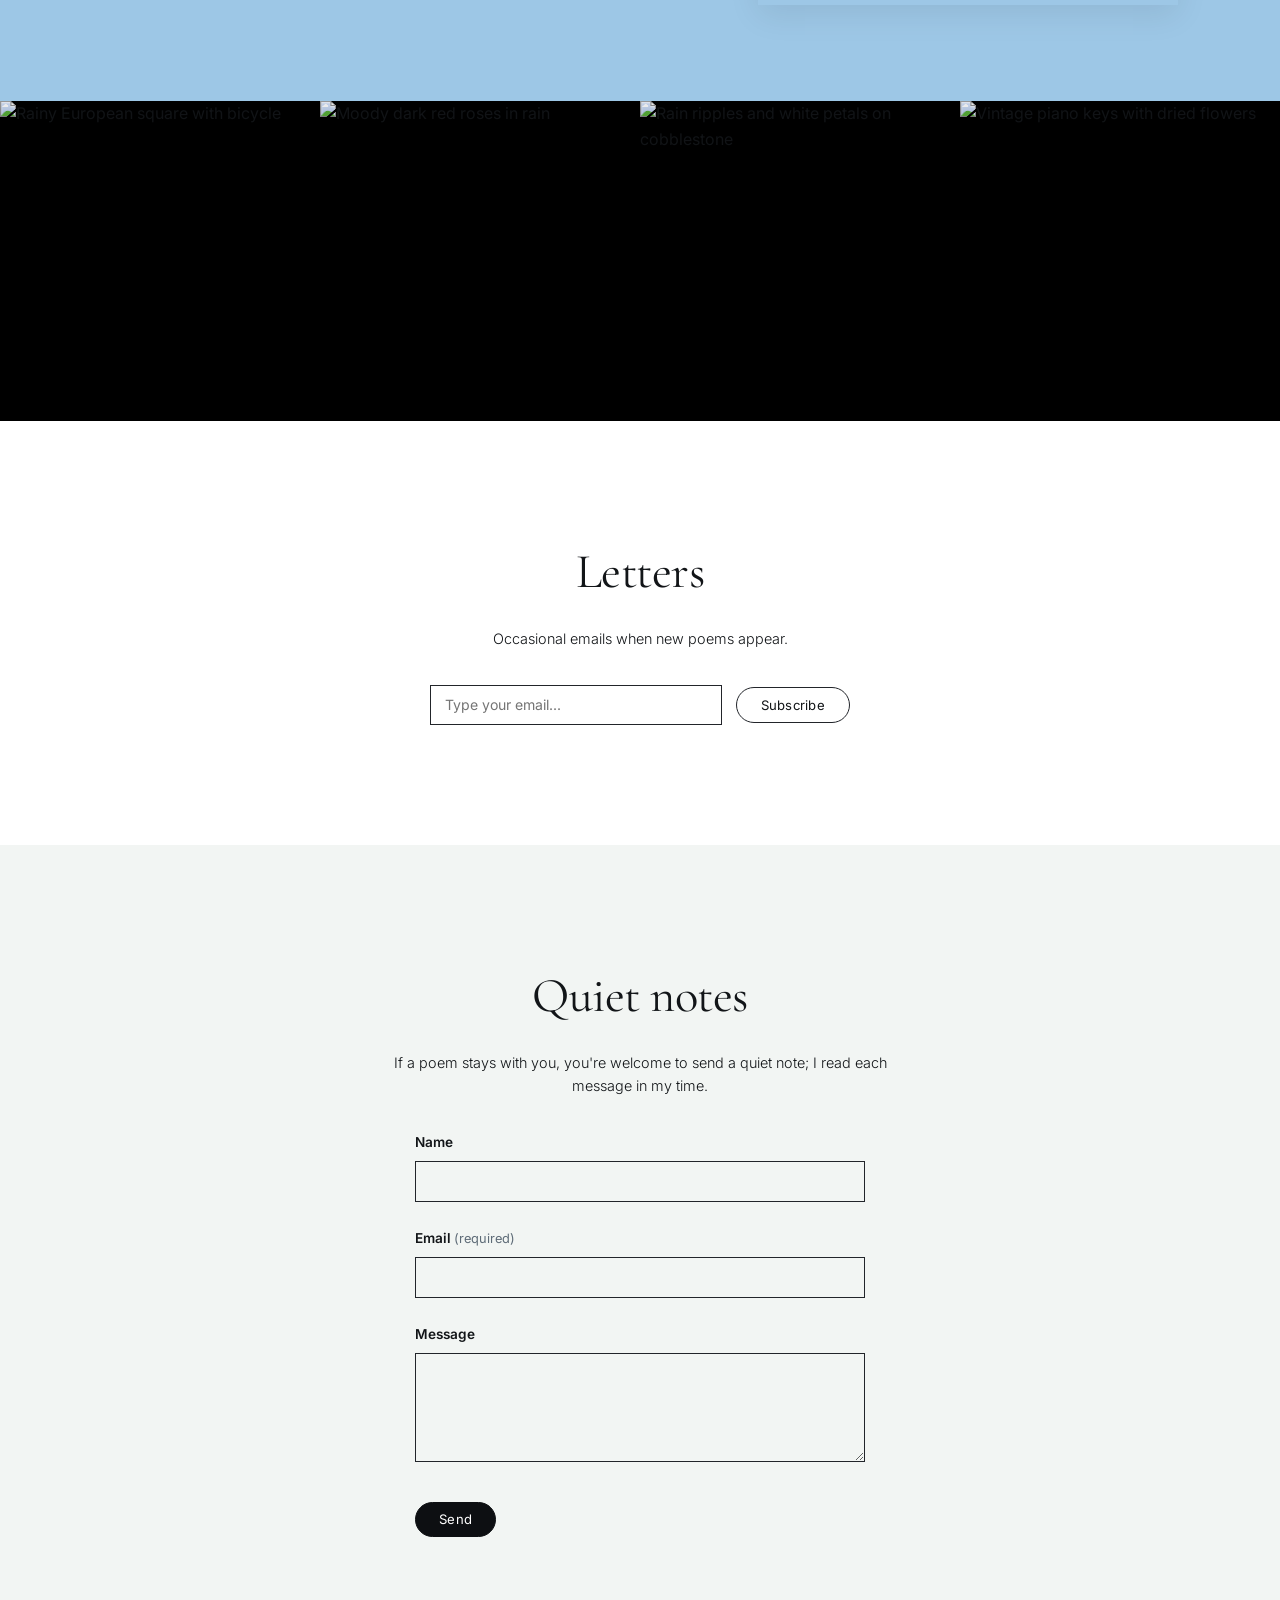
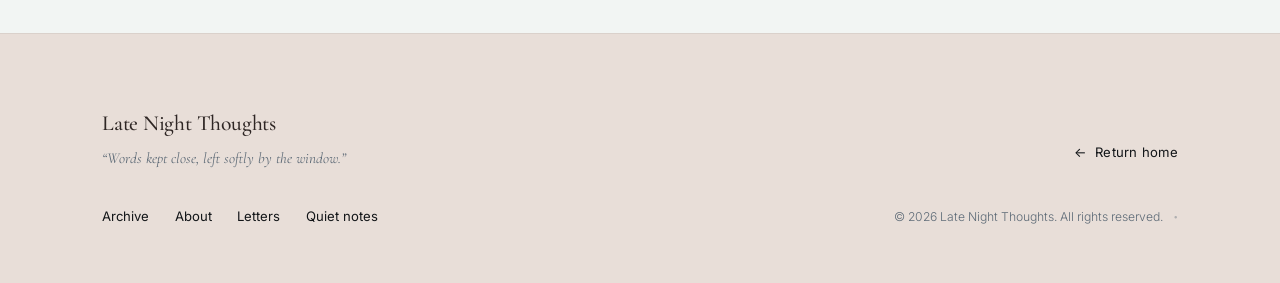
==== commit 1fad9dcc: "added new poem to archive.html and index.html" ====
--- a/index.html
+++ b/index.html
@@ -84,7 +84,11 @@
             <a href="Heart4Heart.html" class="poem-title">A heart for a heart - but you took two</a>
             <span class="poem-date">August 22, 2026</span>
           </div>
-
+          
+          <div class="poem-item">
+            <a href="figuringItOut.html" class="poem-title">Figuring It Out</a>
+            <span class="poem-date">September 5, 2026</span>
+          </div>
         </div>
       </div>
     </div>
--- a/mystyle.css
+++ b/mystyle.css
@@ -1633,4 +1633,29 @@
   width: 100%;
   height: 100%;
   background: rgba(14, 21, 32, 0.48); /* Soft frosty twilight filter */
+}
+/* Twilight Horizon Hero Banner */
+.twilight-hero {
+  position: relative;
+  width: 100%;
+  min-height: 290px;
+  background-image: url('https://plus.unsplash.com/premium_photo-1728039006472-6c045040a4f3?q=80&w=1740&auto=format&fit=crop&ixlib=rb-4.1.0&ixid=M3wxMjA3fDB8MHxwaG90by1wYWdlfHx8fGVufDB8fHx8fA%3D%3D');
+  background-position: center 60%;
+  background-size: cover;
+  background-repeat: no-repeat;
+  display: flex;
+  align-items: center;
+  justify-content: center;
+  text-align: center;
+  color: #ffffff;
+  padding: 4.5rem 1.5rem;
+}
+
+.twilight-hero .hero-overlay {
+  position: absolute;
+  top: 0;
+  left: 0;
+  width: 100%;
+  height: 100%;
+  background: rgba(22, 28, 42, 0.45); /* Soft dusky blue-violet overlay */
 }
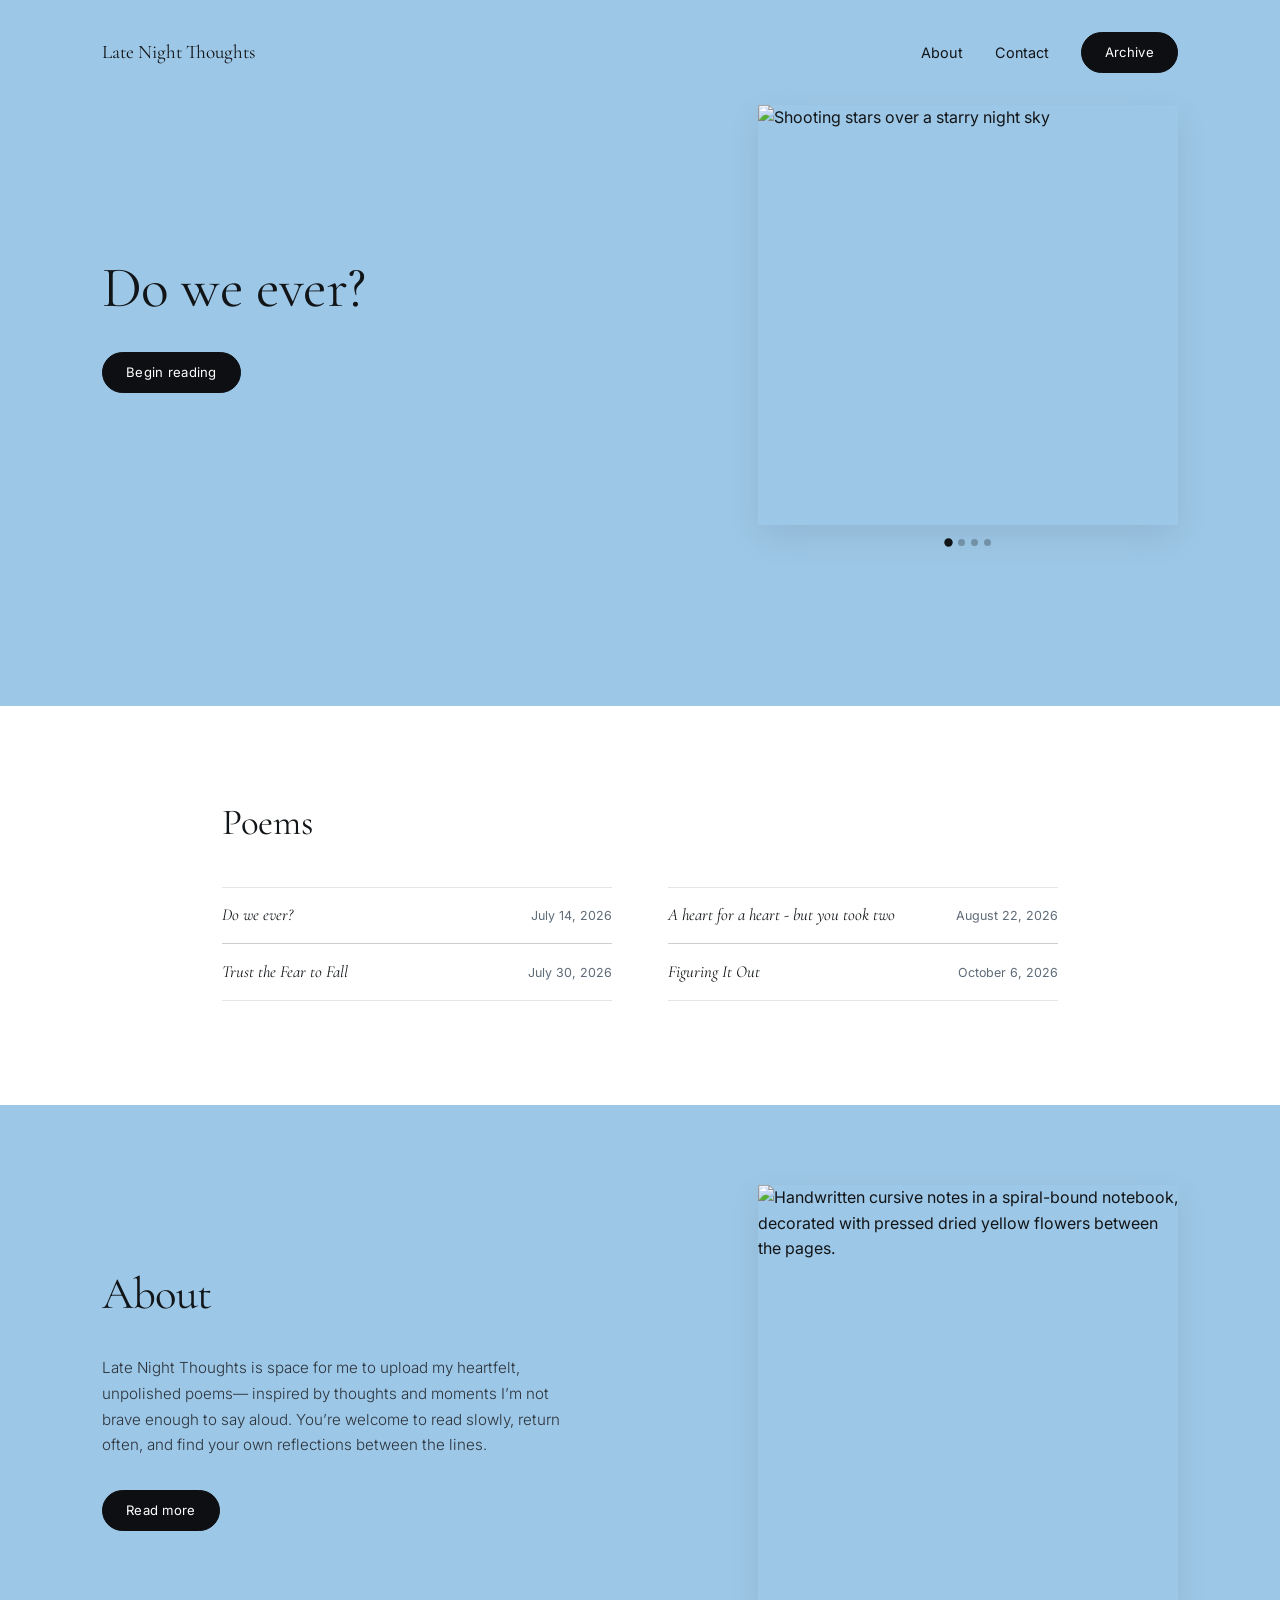
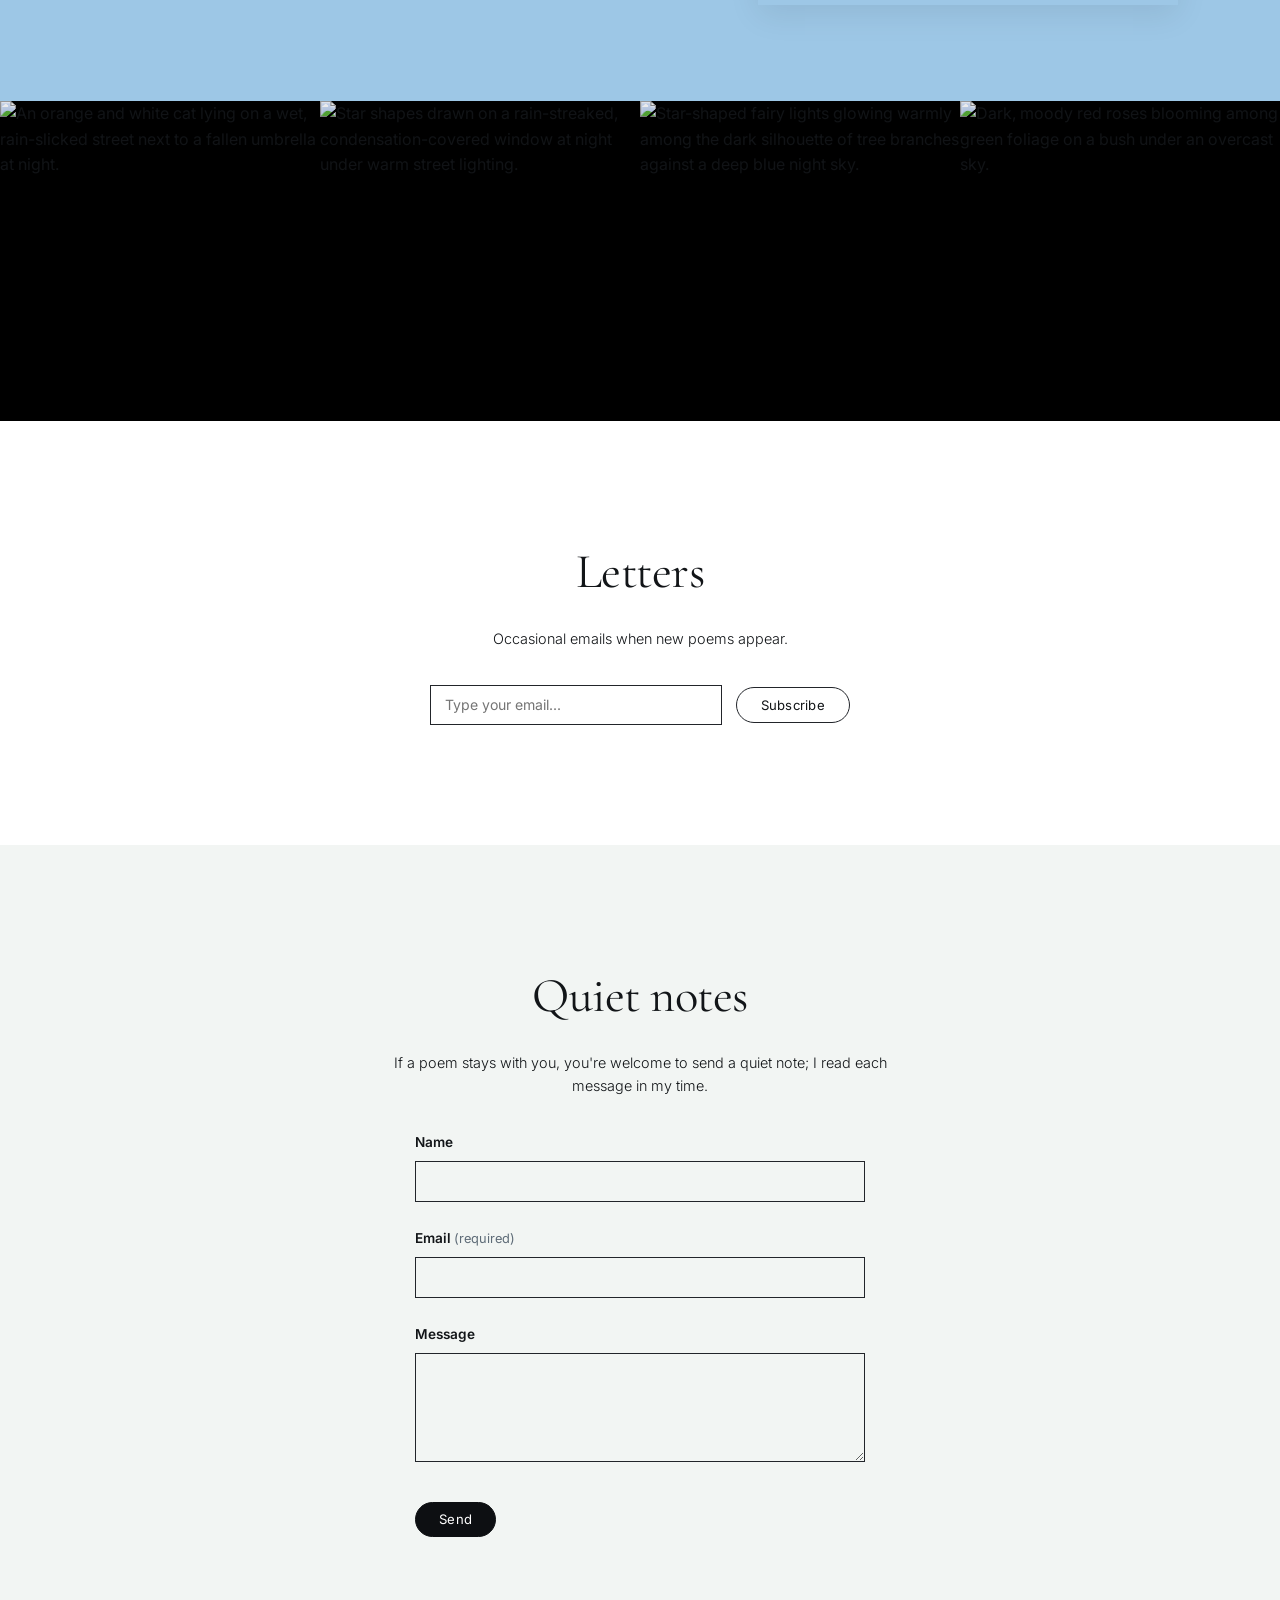
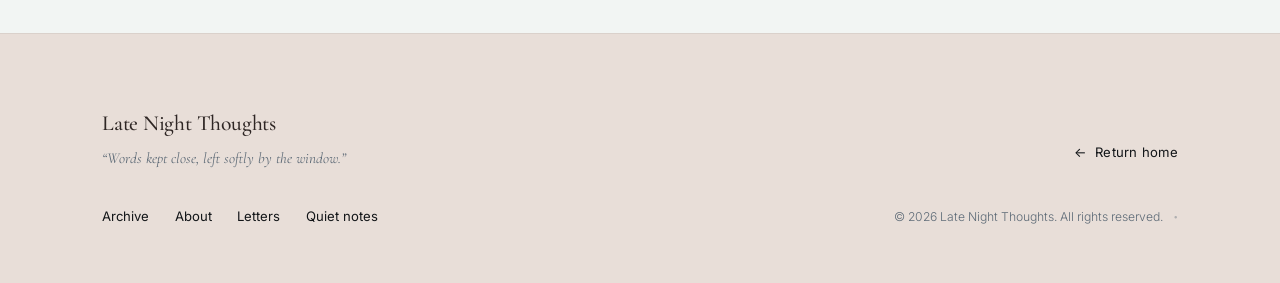
==== commit 1f564e59: "edited images across the site" ====
--- a/index.html
+++ b/index.html
@@ -36,14 +36,25 @@
           <!-- Slide 1 (active by default) -->
           <img 
             class="slide active"
-            src="https://images.unsplash.com/photo-1514888286974-6c03e2ca1dba?q=80&w=1000&auto=format&fit=crop" 
-            alt="Cat basking in the morning sun" 
+            src="https://i.pinimg.com/736x/a1/a8/28/a1a8288508c1c8a1d43e993684e5a286.jpg" 
+            alt="Shooting stars over a starry night sky" 
           />
           <!-- Slide 2 -->
           <img 
             class="slide"
-            src="https://images.unsplash.com/photo-1548802673-380ab8ebc7b7?q=80&w=1000&auto=format&fit=crop" 
-            alt="Gentle cat resting in warm light" 
+            src="https://i.pinimg.com/736x/8f/e3/44/8fe344e8b264ae7681e6d91d8bb9bfa0.jpg" 
+            alt="Two heart shapes drawn into the condensation on a window " 
+          />
+
+          <img 
+            class="slide"
+            src="https://i.pinimg.com/736x/b4/52/8d/b4528da446a2e8dfed70299db1aa1f96.jpg" 
+            alt="A dark silhouette of a cat looking at a full moon in a night sky." 
+          />
+          <img 
+            class="slide"
+            src="https://i.pinimg.com/736x/29/6d/45/296d459ed8339bea8a1ac91f761f09cc.jpg" 
+            alt="A silhouette of a cat sitting by a window in the warm glow of a bright sunset." 
           />
 
           <!-- Previous and Next Navigation Arrows -->
@@ -55,6 +66,8 @@
         <div class="dots-indicator">
           <button class="dot active" data-index="0" aria-label="Slide 1"></button>
           <button class="dot" data-index="1" aria-label="Slide 2"></button>
+          <button class="dot" data-index="2" aria-label="Slide 3"></button>
+          <button class="dot" data-index="3" aria-label="Slide 4"></button>
         </div>
       </div>
       </div>
@@ -87,7 +100,7 @@
           
           <div class="poem-item">
             <a href="figuringItOut.html" class="poem-title">Figuring It Out</a>
-            <span class="poem-date">September 5, 2026</span>
+            <span class="poem-date">October 6, 2026</span>
           </div>
         </div>
       </div>
@@ -109,8 +122,8 @@
       <div class="about-media">
         <div class="image-wrapper">
           <img 
-            src="https://images.unsplash.com/photo-1544716278-ca5e3f4abd8c?q=80&w=1000&auto=format&fit=crop" 
-            alt="Open book, glasses, and a cup of coffee on sheets" 
+            src="https://i.pinimg.com/736x/24/86/c9/2486c9caf74f323e807178bd7c3bc15a.jpg" 
+            alt="Handwritten cursive notes in a spiral-bound notebook, decorated with pressed dried yellow flowers between the pages." 
           />
         </div>
       </div>
@@ -121,26 +134,26 @@
   <section class="photo-banner" aria-label="Photo gallery">
     <div class="photo-item">
       <img 
-        src="https://images.unsplash.com/photo-1513584684374-8bab748fbf90?q=80&w=800&auto=format&fit=crop" 
-        alt="Rainy European square with bicycle" 
+        src="https://i.pinimg.com/736x/e7/55/76/e75576b798ab6604a28ba445378eef45.jpg" 
+        alt="An orange and white cat lying on a wet, rain-slicked street next to a fallen umbrella at night." 
       />
     </div>
     <div class="photo-item">
       <img 
-        src="https://images.unsplash.com/photo-1518709268805-4e9042af9f23?q=80&w=800&auto=format&fit=crop" 
-        alt="Moody dark red roses in rain" 
+        src="https://i.pinimg.com/736x/03/f2/ce/03f2cebcc67b8237c10ce29ca9088ba9.jpg" 
+        alt="Star shapes drawn on a rain-streaked, condensation-covered window at night under warm street lighting." 
       />
     </div>
     <div class="photo-item">
       <img 
-        src="https://images.unsplash.com/photo-1515694346937-94d85e41e6f0?q=80&w=800&auto=format&fit=crop" 
-        alt="Rain ripples and white petals on cobblestone" 
+        src="https://i.pinimg.com/736x/9e/87/96/9e8796f95d04988701285a25f668bbe4.jpg" 
+        alt="Star-shaped fairy lights glowing warmly among the dark silhouette of tree branches against a deep blue night sky." 
       />
     </div>
     <div class="photo-item">
       <img 
-        src="https://images.unsplash.com/photo-1520523839898-50712825e3a7?q=80&w=800&auto=format&fit=crop" 
-        alt="Vintage piano keys with dried flowers" 
+        src="https://i.pinimg.com/1200x/46/a8/d0/46a8d05937be272e7c7e42c502caf648.jpg" 
+        alt="Dark, moody red roses blooming among green foliage on a bush under an overcast sky." 
       />
     </div>
   </section>
